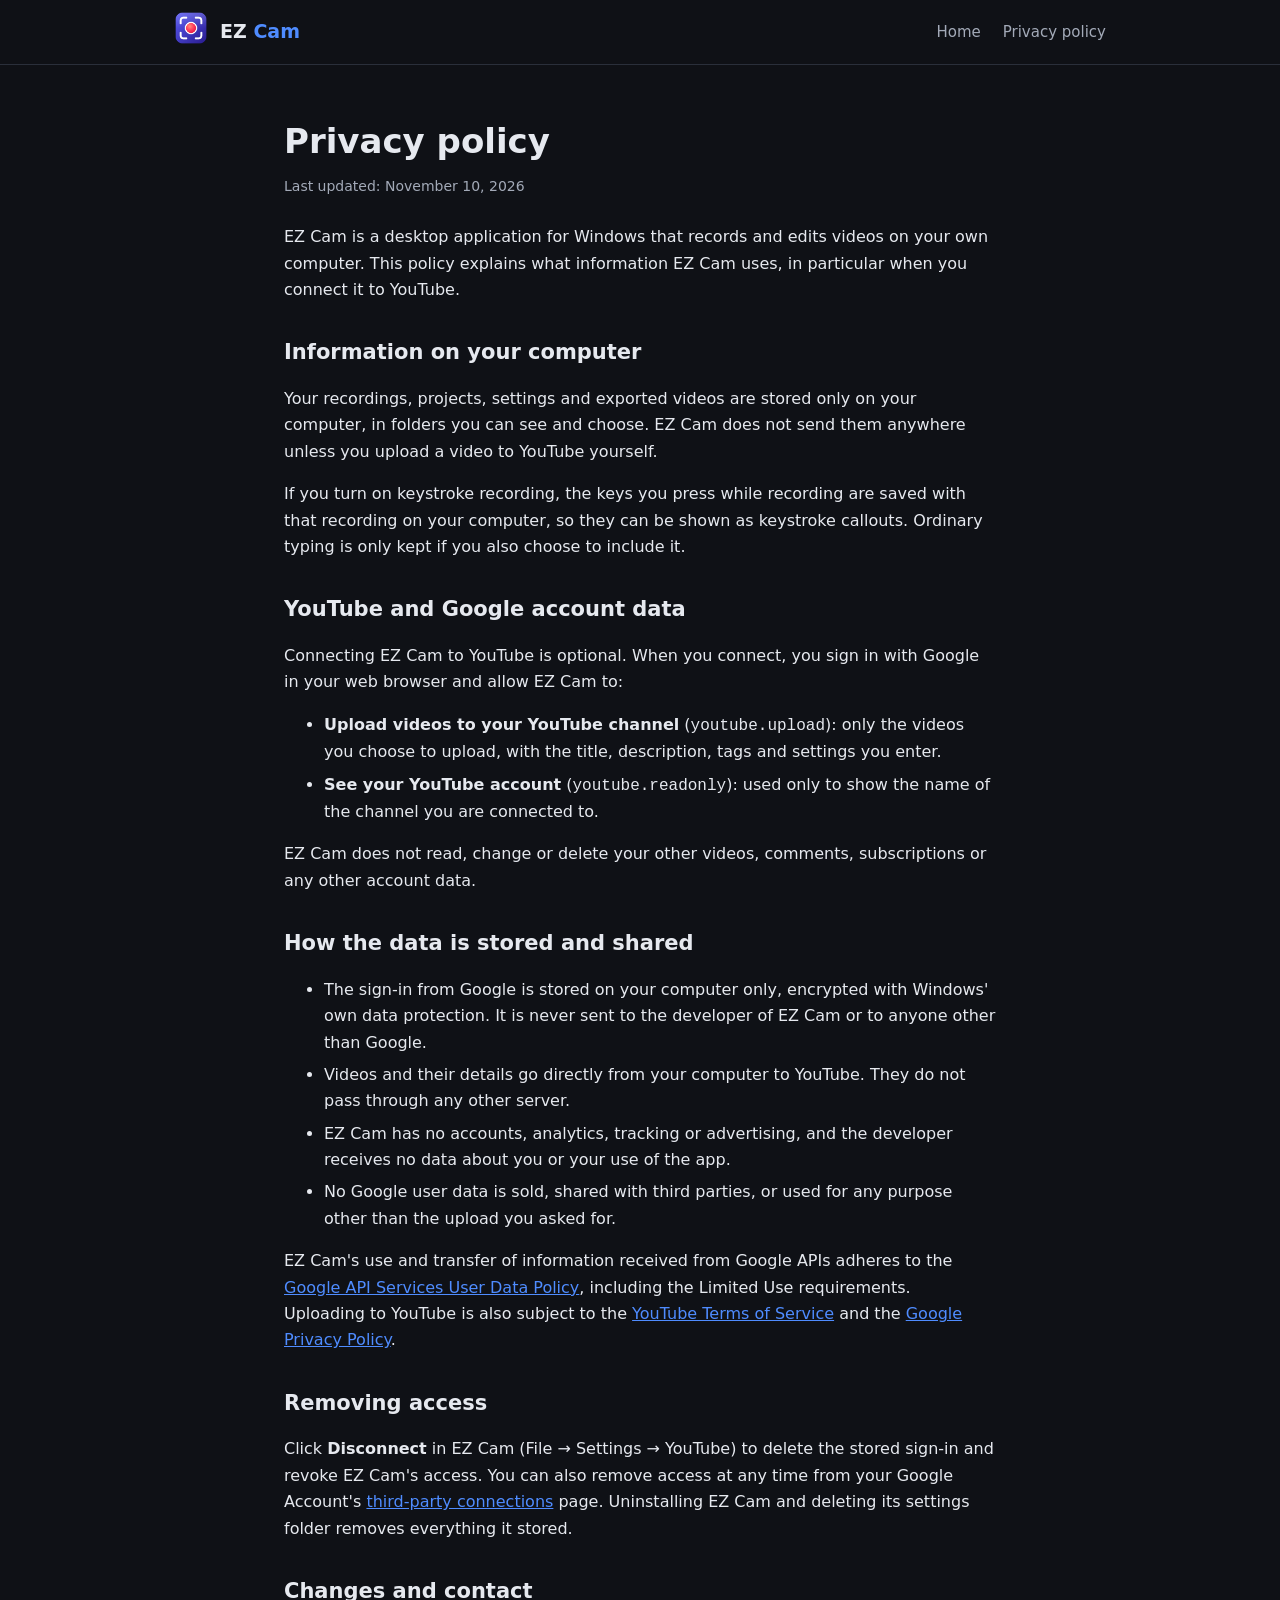
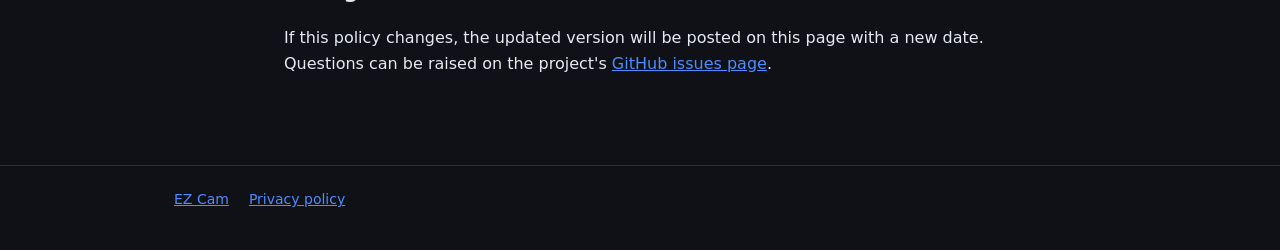
==== privacy.html @ 75cb3546 "EZ Cam home page and privacy policy Co-Authored-By: Claude Opus 5.5 <noreply@anthropic.com> Claude-S" ====
<!doctype html>
<html lang="en">
<head>
  <meta charset="utf-8">
  <meta name="viewport" content="width=device-width, initial-scale=1">
  <title>Privacy policy: EZ Cam</title>
  <link rel="icon" href="assets/icon.png">
  <link rel="stylesheet" href="style.css">
</head>
<body>
  <header class="top"><div class="wrap">
    <a href="./"><img src="assets/icon.png" alt="EZ Cam home"></a><b>EZ <span>Cam</span></b>
    <nav><a href="./">Home</a><a href="privacy.html">Privacy policy</a></nav>
  </div></header>

  <main class="doc wrap">
    <h1>Privacy policy</h1>
    <div class="meta">Last updated: November 10, 2026</div>

    <p>EZ Cam is a desktop application for Windows that records and edits videos on your own computer. This policy explains what information EZ Cam uses, in particular when you connect it to YouTube.</p>

    <h2>Information on your computer</h2>
    <p>Your recordings, projects, settings and exported videos are stored only on your computer, in folders you can see and choose. EZ Cam does not send them anywhere unless you upload a video to YouTube yourself.</p>
    <p>If you turn on keystroke recording, the keys you press while recording are saved with that recording on your computer, so they can be shown as keystroke callouts. Ordinary typing is only kept if you also choose to include it.</p>

    <h2>YouTube and Google account data</h2>
    <p>Connecting EZ Cam to YouTube is optional. When you connect, you sign in with Google in your web browser and allow EZ Cam to:</p>
    <ul>
      <li><b>Upload videos to your YouTube channel</b> (<code>youtube.upload</code>): only the videos you choose to upload, with the title, description, tags and settings you enter.</li>
      <li><b>See your YouTube account</b> (<code>youtube.readonly</code>): used only to show the name of the channel you are connected to.</li>
    </ul>
    <p>EZ Cam does not read, change or delete your other videos, comments, subscriptions or any other account data.</p>

    <h2>How the data is stored and shared</h2>
    <ul>
      <li>The sign-in from Google is stored on your computer only, encrypted with Windows' own data protection. It is never sent to the developer of EZ Cam or to anyone other than Google.</li>
      <li>Videos and their details go directly from your computer to YouTube. They do not pass through any other server.</li>
      <li>EZ Cam has no accounts, analytics, tracking or advertising, and the developer receives no data about you or your use of the app.</li>
      <li>No Google user data is sold, shared with third parties, or used for any purpose other than the upload you asked for.</li>
    </ul>
    <p>EZ Cam's use and transfer of information received from Google APIs adheres to the <a href="https://developers.google.com/terms/api-services-user-data-policy">Google API Services User Data Policy</a>, including the Limited Use requirements. Uploading to YouTube is also subject to the <a href="https://www.youtube.com/t/terms">YouTube Terms of Service</a> and the <a href="https://policies.google.com/privacy">Google Privacy Policy</a>.</p>

    <h2>Removing access</h2>
    <p>Click <b>Disconnect</b> in EZ Cam (File → Settings → YouTube) to delete the stored sign-in and revoke EZ Cam's access. You can also remove access at any time from your Google Account's <a href="https://myaccount.google.com/connections">third-party connections</a> page. Uninstalling EZ Cam and deleting its settings folder removes everything it stored.</p>

    <h2>Changes and contact</h2>
    <p>If this policy changes, the updated version will be posted on this page with a new date. Questions can be raised on the project's <a href="https://github.com/StudioOneScripts/ezcam-site/issues">GitHub issues page</a>.</p>
  </main>

  <footer><div class="wrap">
    <a href="./">EZ Cam</a>
    <a href="privacy.html">Privacy policy</a>
  </div></footer>
</body>
</html>
---- style.css ----
:root { --bg: #0f1116; --bg2: #171a21; --line: #2a2f3a; --text: #e6e9ef; --text2: #a3aab8; --accent: #4f8cff; --red: #ff3b5c; }
* { box-sizing: border-box; }
body { margin: 0; background: var(--bg); color: var(--text); font: 16px/1.65 "Segoe UI", system-ui, -apple-system, sans-serif; }
a { color: var(--accent); }
.wrap { max-width: 980px; margin: 0 auto; padding: 0 24px; }
header.top { border-bottom: 1px solid var(--line); }
header.top .wrap { display: flex; align-items: center; gap: 12px; height: 64px; }
header.top img { width: 34px; height: 34px; }
header.top b { font-size: 19px; }
header.top b span { color: var(--accent); }
header.top nav { margin-left: auto; display: flex; gap: 22px; font-size: 15px; }
header.top nav a { color: var(--text2); text-decoration: none; }
header.top nav a:hover { color: var(--text); }
.hero { text-align: center; padding: 64px 0 36px; }
.hero h1 { font-size: 46px; line-height: 1.15; margin: 0 0 14px; letter-spacing: -0.5px; }
.hero p { font-size: 19px; color: var(--text2); max-width: 640px; margin: 0 auto; }
.shot { margin: 32px auto 0; border-radius: 12px; border: 1px solid var(--line); box-shadow: 0 24px 70px rgba(0,0,0,.55); max-width: 100%; display: block; }
.features { display: grid; grid-template-columns: repeat(auto-fit, minmax(260px, 1fr)); gap: 18px; padding: 52px 0 24px; }
.card { background: var(--bg2); border: 1px solid var(--line); border-radius: 12px; padding: 20px 22px; }
.card h3 { margin: 0 0 6px; font-size: 17px; }
.card p { margin: 0; color: var(--text2); font-size: 15px; }
.doc { max-width: 760px; padding: 48px 24px 24px; }
.doc h1 { font-size: 34px; margin: 0 0 6px; }
.doc h2 { font-size: 21px; margin: 32px 0 8px; }
.doc .meta { color: var(--text2); font-size: 14px; margin-bottom: 26px; }
.doc li { margin: 6px 0; }
footer { border-top: 1px solid var(--line); margin-top: 48px; padding: 22px 0 40px; color: var(--text2); font-size: 14px; }
footer .wrap { display: flex; gap: 20px; flex-wrap: wrap; }
@media (max-width: 600px) { .hero h1 { font-size: 34px; } header.top nav { gap: 14px; } }
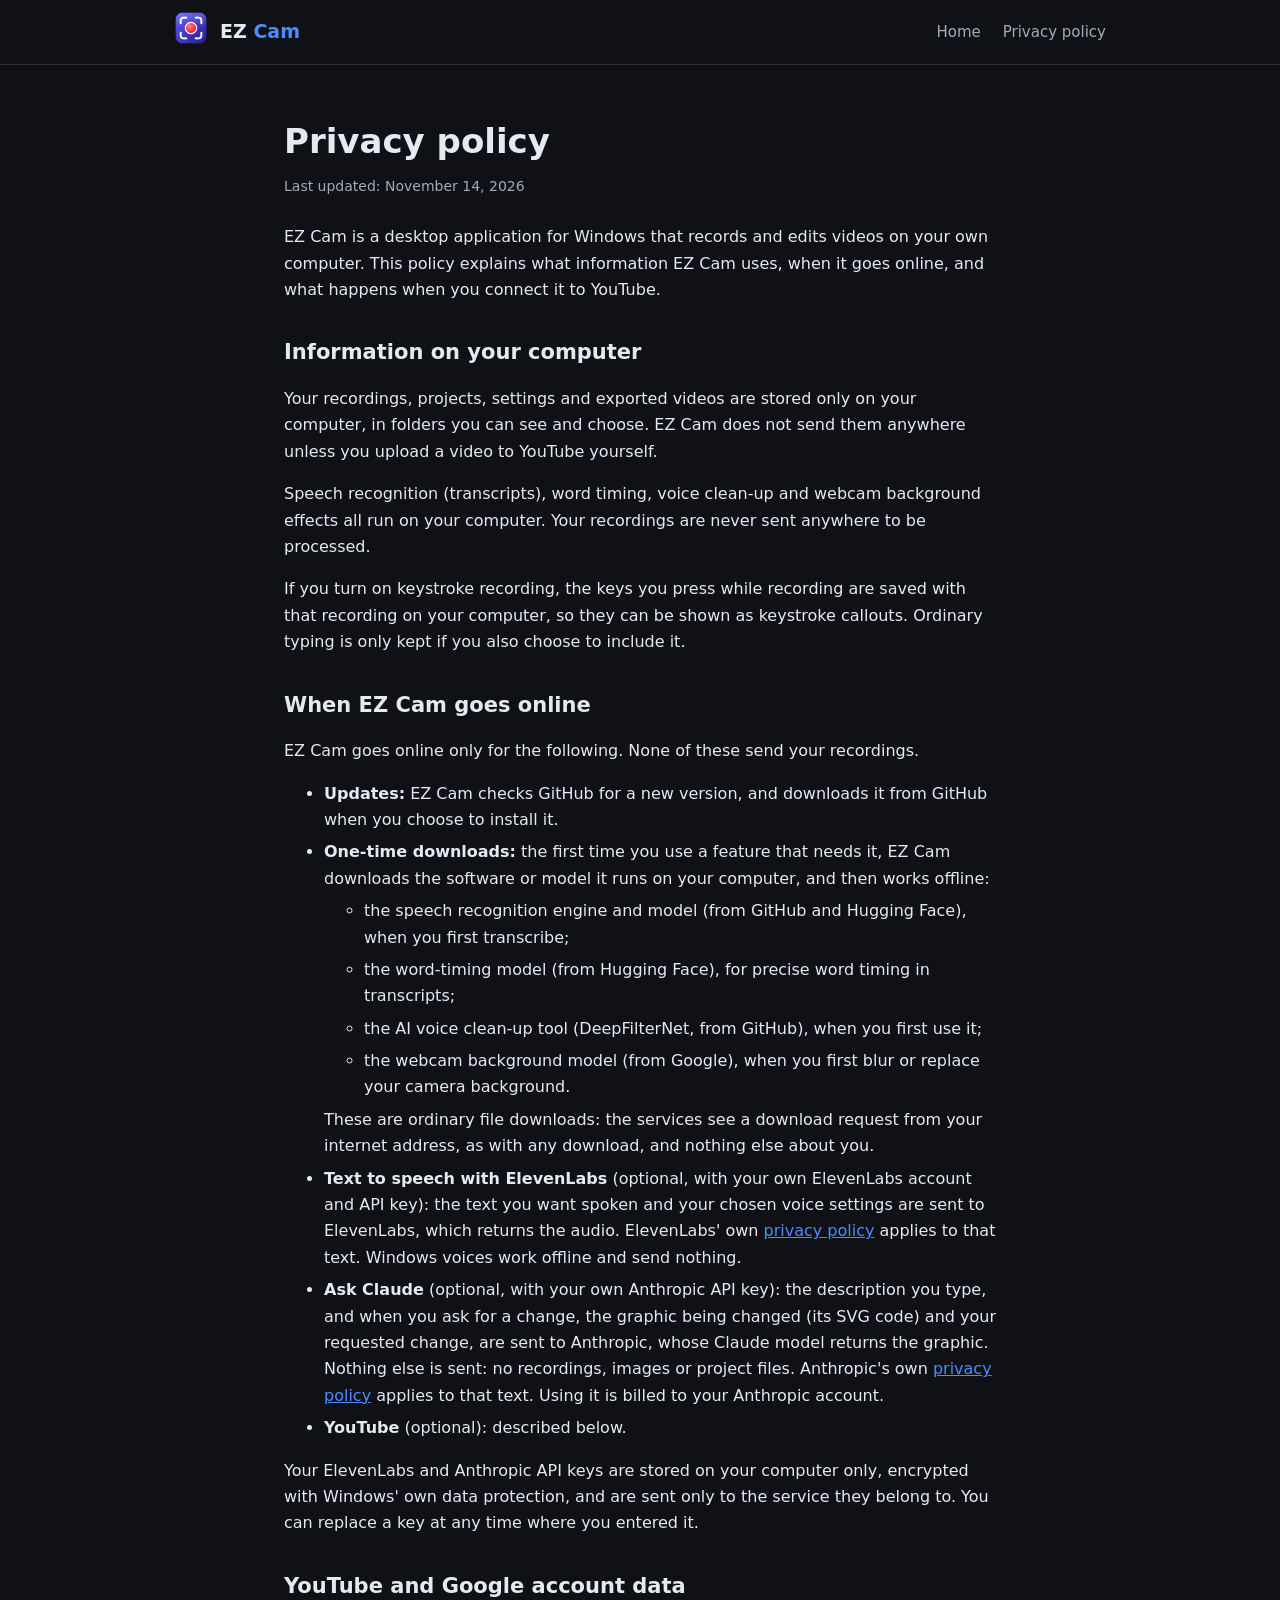
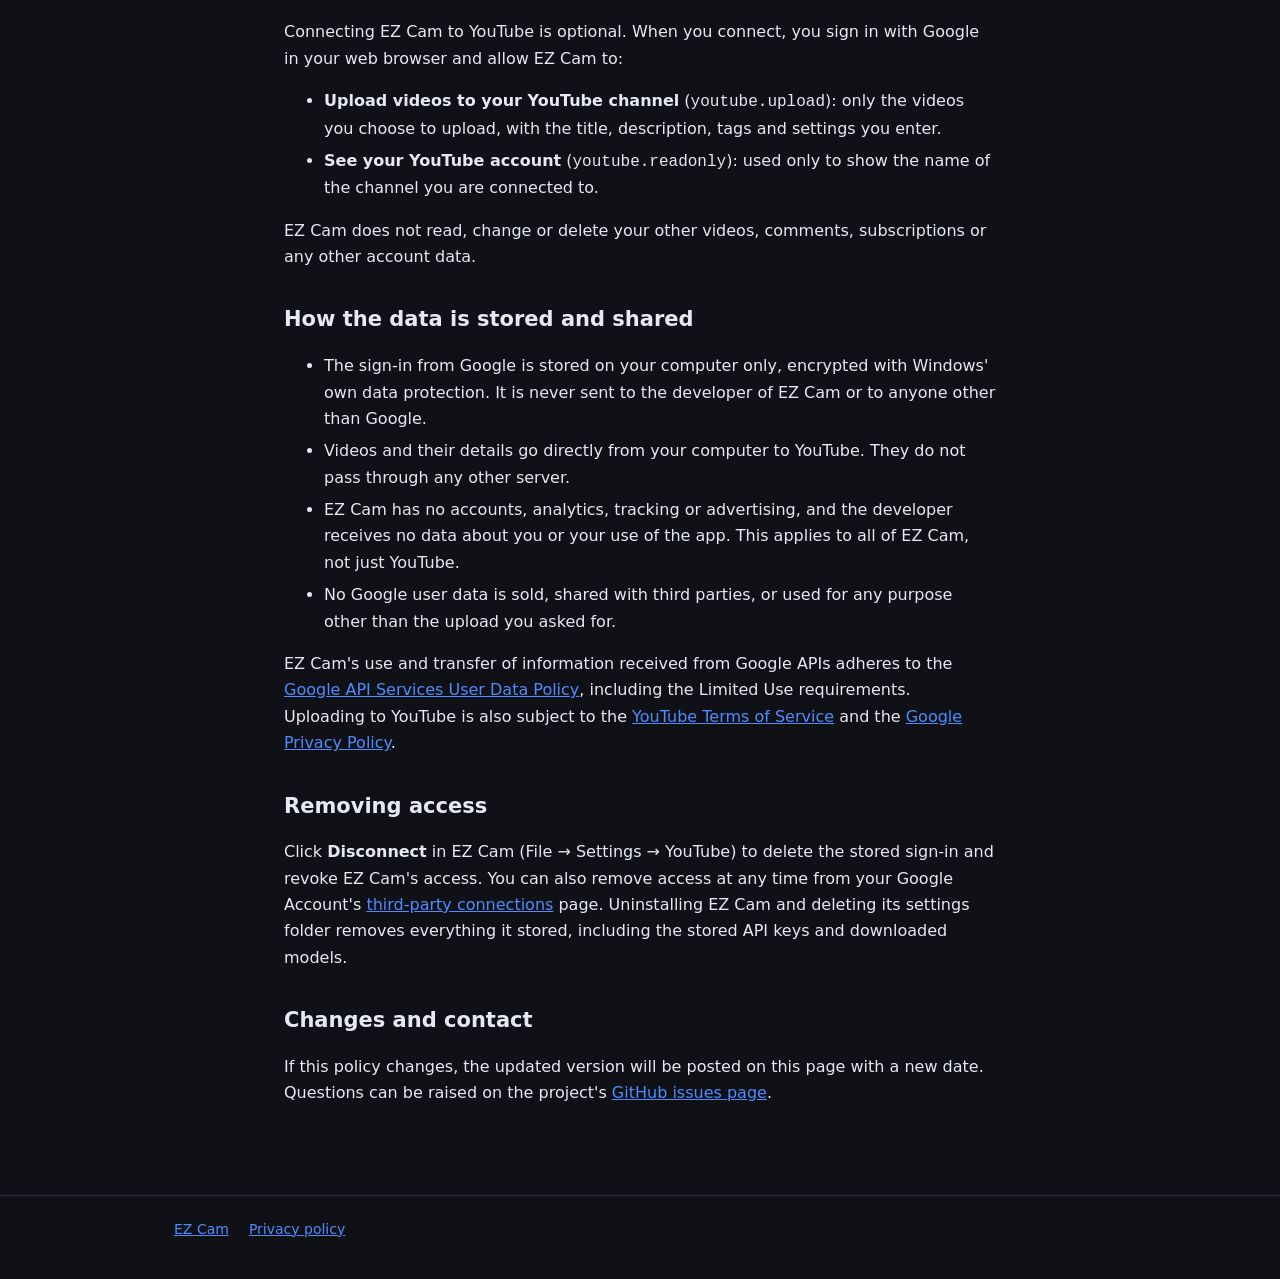
==== commit 2a1d5914: "Privacy policy: online features (downloads, ElevenLabs, Ask Claude) Co-Authored-By: Claude Opus 5.5 " ====
--- a/privacy.html
+++ b/privacy.html
@@ -15,15 +15,33 @@
 
   <main class="doc wrap">
     <h1>Privacy policy</h1>
-    <div class="meta">Last updated: November 10, 2026</div>
+    <div class="meta">Last updated: November 14, 2026</div>
 
-    <p>EZ Cam is a desktop application for Windows that records and edits videos on your own computer. This policy explains what information EZ Cam uses, in particular when you connect it to YouTube.</p>
+    <p>EZ Cam is a desktop application for Windows that records and edits videos on your own computer. This policy explains what information EZ Cam uses, when it goes online, and what happens when you connect it to YouTube.</p>
 
     <h2>Information on your computer</h2>
     <p>Your recordings, projects, settings and exported videos are stored only on your computer, in folders you can see and choose. EZ Cam does not send them anywhere unless you upload a video to YouTube yourself.</p>
+<p>Speech recognition (transcripts), word timing, voice clean-up and webcam background effects all run on your computer. Your recordings are never sent anywhere to be processed.</p>
     <p>If you turn on keystroke recording, the keys you press while recording are saved with that recording on your computer, so they can be shown as keystroke callouts. Ordinary typing is only kept if you also choose to include it.</p>
 
-    <h2>YouTube and Google account data</h2>
+    <h2>When EZ Cam goes online</h2>
+<p>EZ Cam goes online only for the following. None of these send your recordings.</p>
+<ul>
+<li><b>Updates:</b> EZ Cam checks GitHub for a new version, and downloads it from GitHub when you choose to install it.</li>
+<li><b>One-time downloads:</b> the first time you use a feature that needs it, EZ Cam downloads the software or model it runs on your computer, and then works offline:
+<ul>
+<li>the speech recognition engine and model (from GitHub and Hugging Face), when you first transcribe;</li>
+<li>the word-timing model (from Hugging Face), for precise word timing in transcripts;</li>
+<li>the AI voice clean-up tool (DeepFilterNet, from GitHub), when you first use it;</li>
+<li>the webcam background model (from Google), when you first blur or replace your camera background.</li>
+</ul>
+These are ordinary file downloads: the services see a download request from your internet address, as with any download, and nothing else about you.</li>
+<li><b>Text to speech with ElevenLabs</b> (optional, with your own ElevenLabs account and API key): the text you want spoken and your chosen voice settings are sent to ElevenLabs, which returns the audio. ElevenLabs' own <a href="https://elevenlabs.io/privacy-policy">privacy policy</a> applies to that text. Windows voices work offline and send nothing.</li>
+<li><b>Ask Claude</b> (optional, with your own Anthropic API key): the description you type, and when you ask for a change, the graphic being changed (its SVG code) and your requested change, are sent to Anthropic, whose Claude model returns the graphic. Nothing else is sent: no recordings, images or project files. Anthropic's own <a href="https://www.anthropic.com/legal/privacy">privacy policy</a> applies to that text. Using it is billed to your Anthropic account.</li>
+<li><b>YouTube</b> (optional): described below.</li>
+</ul>
+<p>Your ElevenLabs and Anthropic API keys are stored on your computer only, encrypted with Windows' own data protection, and are sent only to the service they belong to. You can replace a key at any time where you entered it.</p>
+<h2>YouTube and Google account data</h2>
     <p>Connecting EZ Cam to YouTube is optional. When you connect, you sign in with Google in your web browser and allow EZ Cam to:</p>
     <ul>
       <li><b>Upload videos to your YouTube channel</b> (<code>youtube.upload</code>): only the videos you choose to upload, with the title, description, tags and settings you enter.</li>
@@ -35,13 +53,13 @@
     <ul>
       <li>The sign-in from Google is stored on your computer only, encrypted with Windows' own data protection. It is never sent to the developer of EZ Cam or to anyone other than Google.</li>
       <li>Videos and their details go directly from your computer to YouTube. They do not pass through any other server.</li>
-      <li>EZ Cam has no accounts, analytics, tracking or advertising, and the developer receives no data about you or your use of the app.</li>
+      <li>EZ Cam has no accounts, analytics, tracking or advertising, and the developer receives no data about you or your use of the app. This applies to all of EZ Cam, not just YouTube.</li>
       <li>No Google user data is sold, shared with third parties, or used for any purpose other than the upload you asked for.</li>
     </ul>
     <p>EZ Cam's use and transfer of information received from Google APIs adheres to the <a href="https://developers.google.com/terms/api-services-user-data-policy">Google API Services User Data Policy</a>, including the Limited Use requirements. Uploading to YouTube is also subject to the <a href="https://www.youtube.com/t/terms">YouTube Terms of Service</a> and the <a href="https://policies.google.com/privacy">Google Privacy Policy</a>.</p>
 
     <h2>Removing access</h2>
-    <p>Click <b>Disconnect</b> in EZ Cam (File → Settings → YouTube) to delete the stored sign-in and revoke EZ Cam's access. You can also remove access at any time from your Google Account's <a href="https://myaccount.google.com/connections">third-party connections</a> page. Uninstalling EZ Cam and deleting its settings folder removes everything it stored.</p>
+    <p>Click <b>Disconnect</b> in EZ Cam (File → Settings → YouTube) to delete the stored sign-in and revoke EZ Cam's access. You can also remove access at any time from your Google Account's <a href="https://myaccount.google.com/connections">third-party connections</a> page. Uninstalling EZ Cam and deleting its settings folder removes everything it stored, including the stored API keys and downloaded models.</p>
 
     <h2>Changes and contact</h2>
     <p>If this policy changes, the updated version will be posted on this page with a new date. Questions can be raised on the project's <a href="https://github.com/StudioOneScripts/ezcam-site/issues">GitHub issues page</a>.</p>
--- a/style.css
+++ b/style.css
@@ -5,7 +5,7 @@
 .wrap { max-width: 980px; margin: 0 auto; padding: 0 24px; }
 header.top { border-bottom: 1px solid var(--line); }
 header.top .wrap { display: flex; align-items: center; gap: 12px; height: 64px; }
-header.top img { width: 34px; height: 34px; }
+header.top img { width: 34px; height: 34px; object-fit: contain; }
 header.top b { font-size: 19px; }
 header.top b span { color: var(--accent); }
 header.top nav { margin-left: auto; display: flex; gap: 22px; font-size: 15px; }
@@ -14,7 +14,7 @@
 .hero { text-align: center; padding: 64px 0 36px; }
 .hero h1 { font-size: 46px; line-height: 1.15; margin: 0 0 14px; letter-spacing: -0.5px; }
 .hero p { font-size: 19px; color: var(--text2); max-width: 640px; margin: 0 auto; }
-.shot { margin: 32px auto 0; border-radius: 12px; border: 1px solid var(--line); box-shadow: 0 24px 70px rgba(0,0,0,.55); max-width: 100%; display: block; }
+.shot { height: auto; margin: 32px auto 0; border-radius: 12px; border: 1px solid var(--line); box-shadow: 0 24px 70px rgba(0,0,0,.55); max-width: 100%; display: block; }
 .features { display: grid; grid-template-columns: repeat(auto-fit, minmax(260px, 1fr)); gap: 18px; padding: 52px 0 24px; }
 .card { background: var(--bg2); border: 1px solid var(--line); border-radius: 12px; padding: 20px 22px; }
 .card h3 { margin: 0 0 6px; font-size: 17px; }
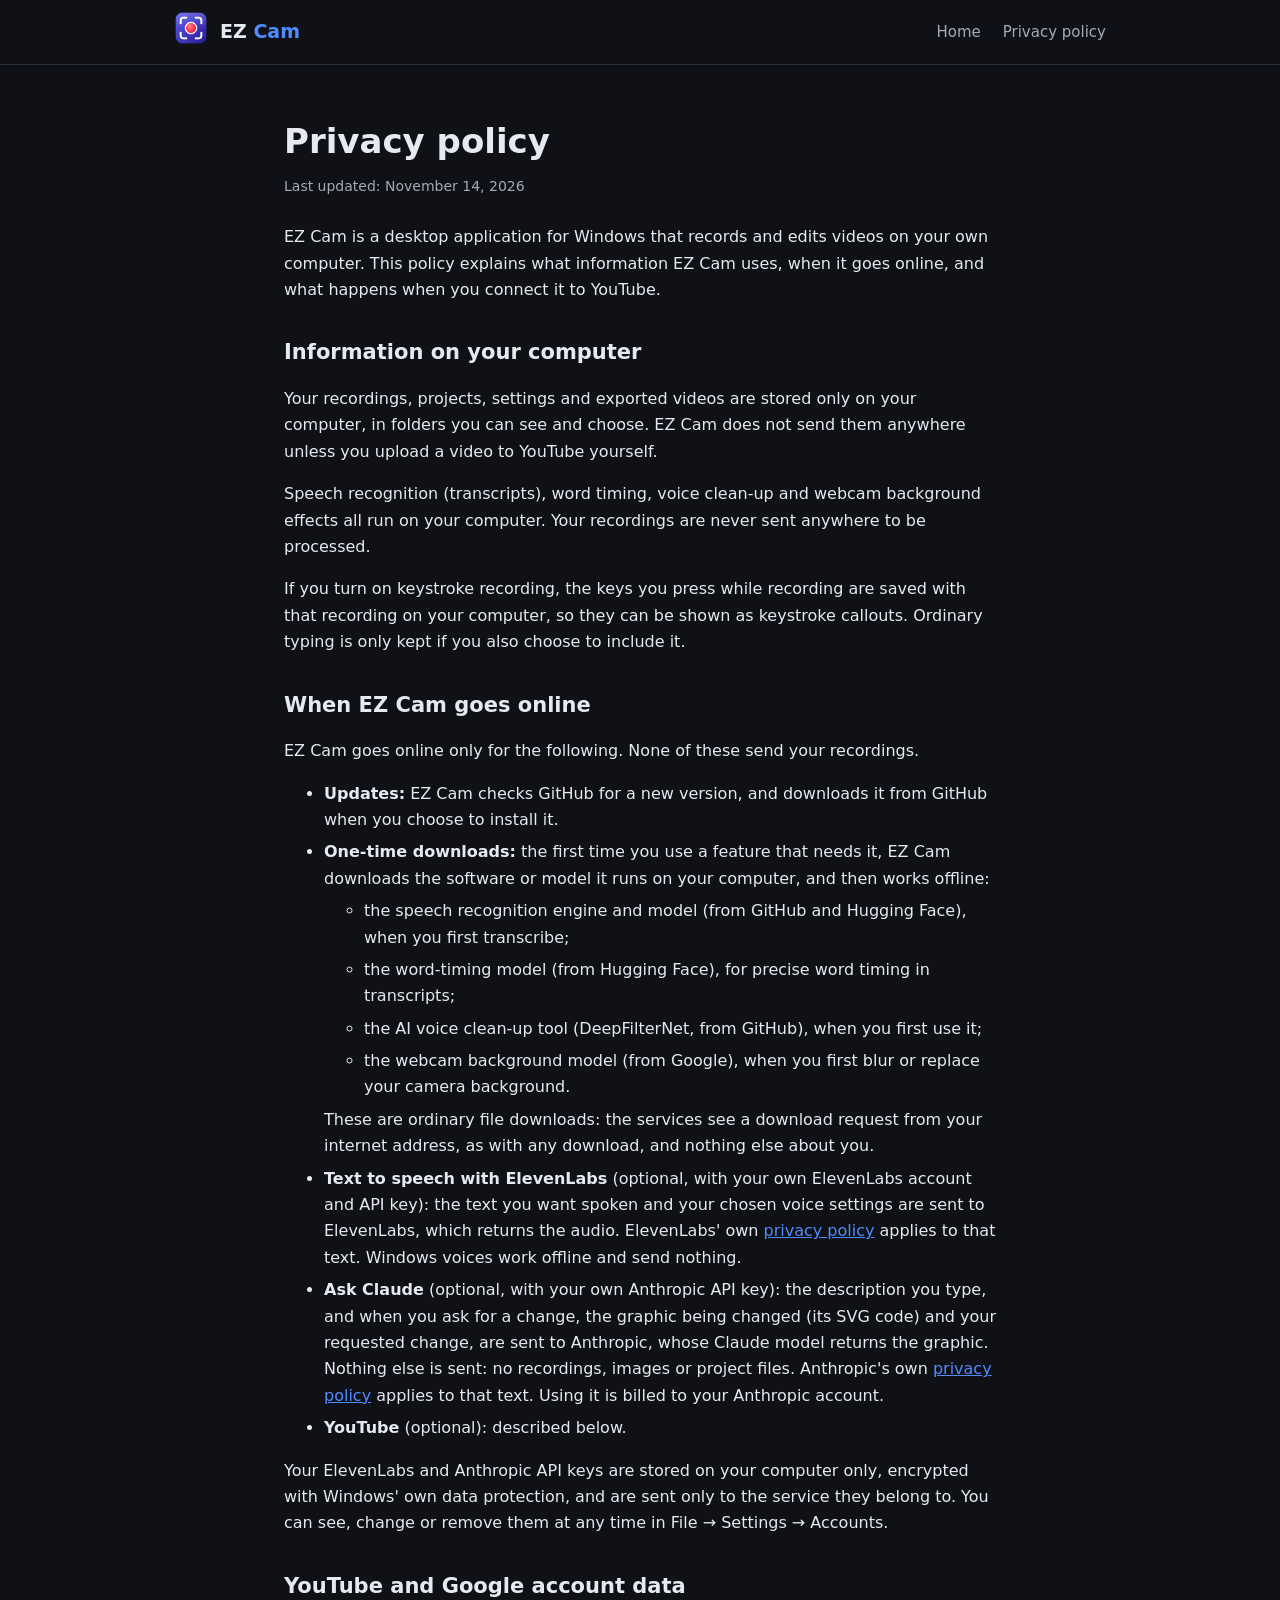
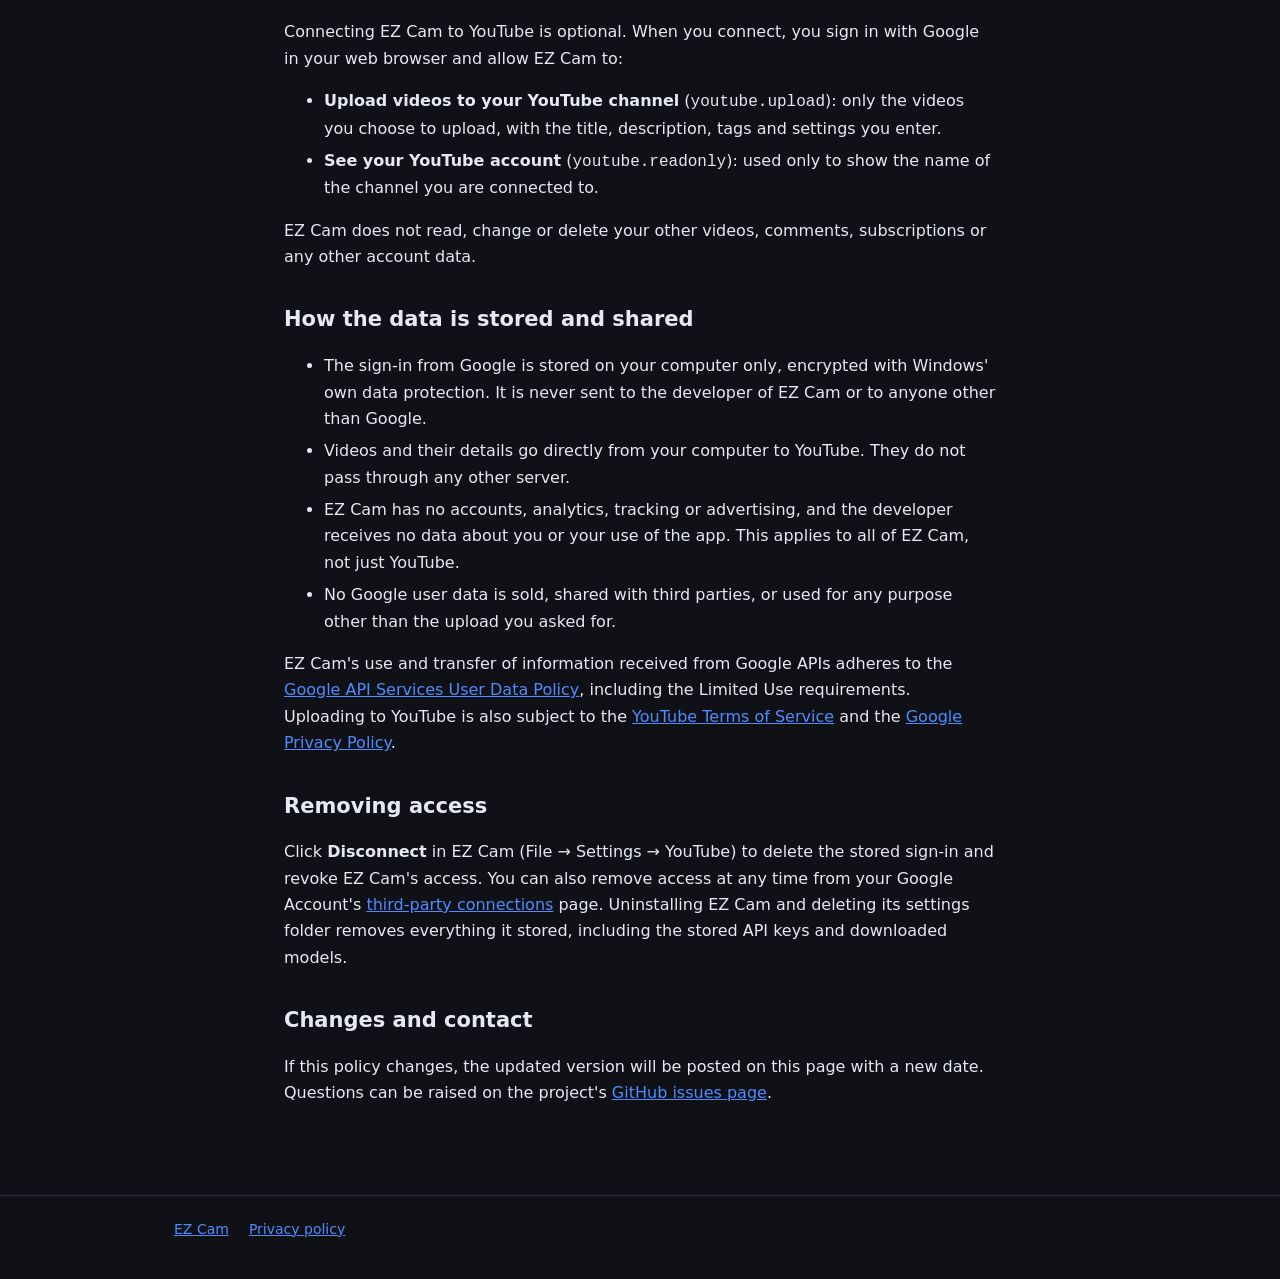
==== commit 3f5999a4: "Privacy policy: keys can be removed in Settings → Accounts Co-Authored-By: Claude Opus 5.5 <noreply@" ====
--- a/privacy.html
+++ b/privacy.html
@@ -40,7 +40,7 @@
 <li><b>Ask Claude</b> (optional, with your own Anthropic API key): the description you type, and when you ask for a change, the graphic being changed (its SVG code) and your requested change, are sent to Anthropic, whose Claude model returns the graphic. Nothing else is sent: no recordings, images or project files. Anthropic's own <a href="https://www.anthropic.com/legal/privacy">privacy policy</a> applies to that text. Using it is billed to your Anthropic account.</li>
 <li><b>YouTube</b> (optional): described below.</li>
 </ul>
-<p>Your ElevenLabs and Anthropic API keys are stored on your computer only, encrypted with Windows' own data protection, and are sent only to the service they belong to. You can replace a key at any time where you entered it.</p>
+<p>Your ElevenLabs and Anthropic API keys are stored on your computer only, encrypted with Windows' own data protection, and are sent only to the service they belong to. You can see, change or remove them at any time in File → Settings → Accounts.</p>
 <h2>YouTube and Google account data</h2>
     <p>Connecting EZ Cam to YouTube is optional. When you connect, you sign in with Google in your web browser and allow EZ Cam to:</p>
     <ul>
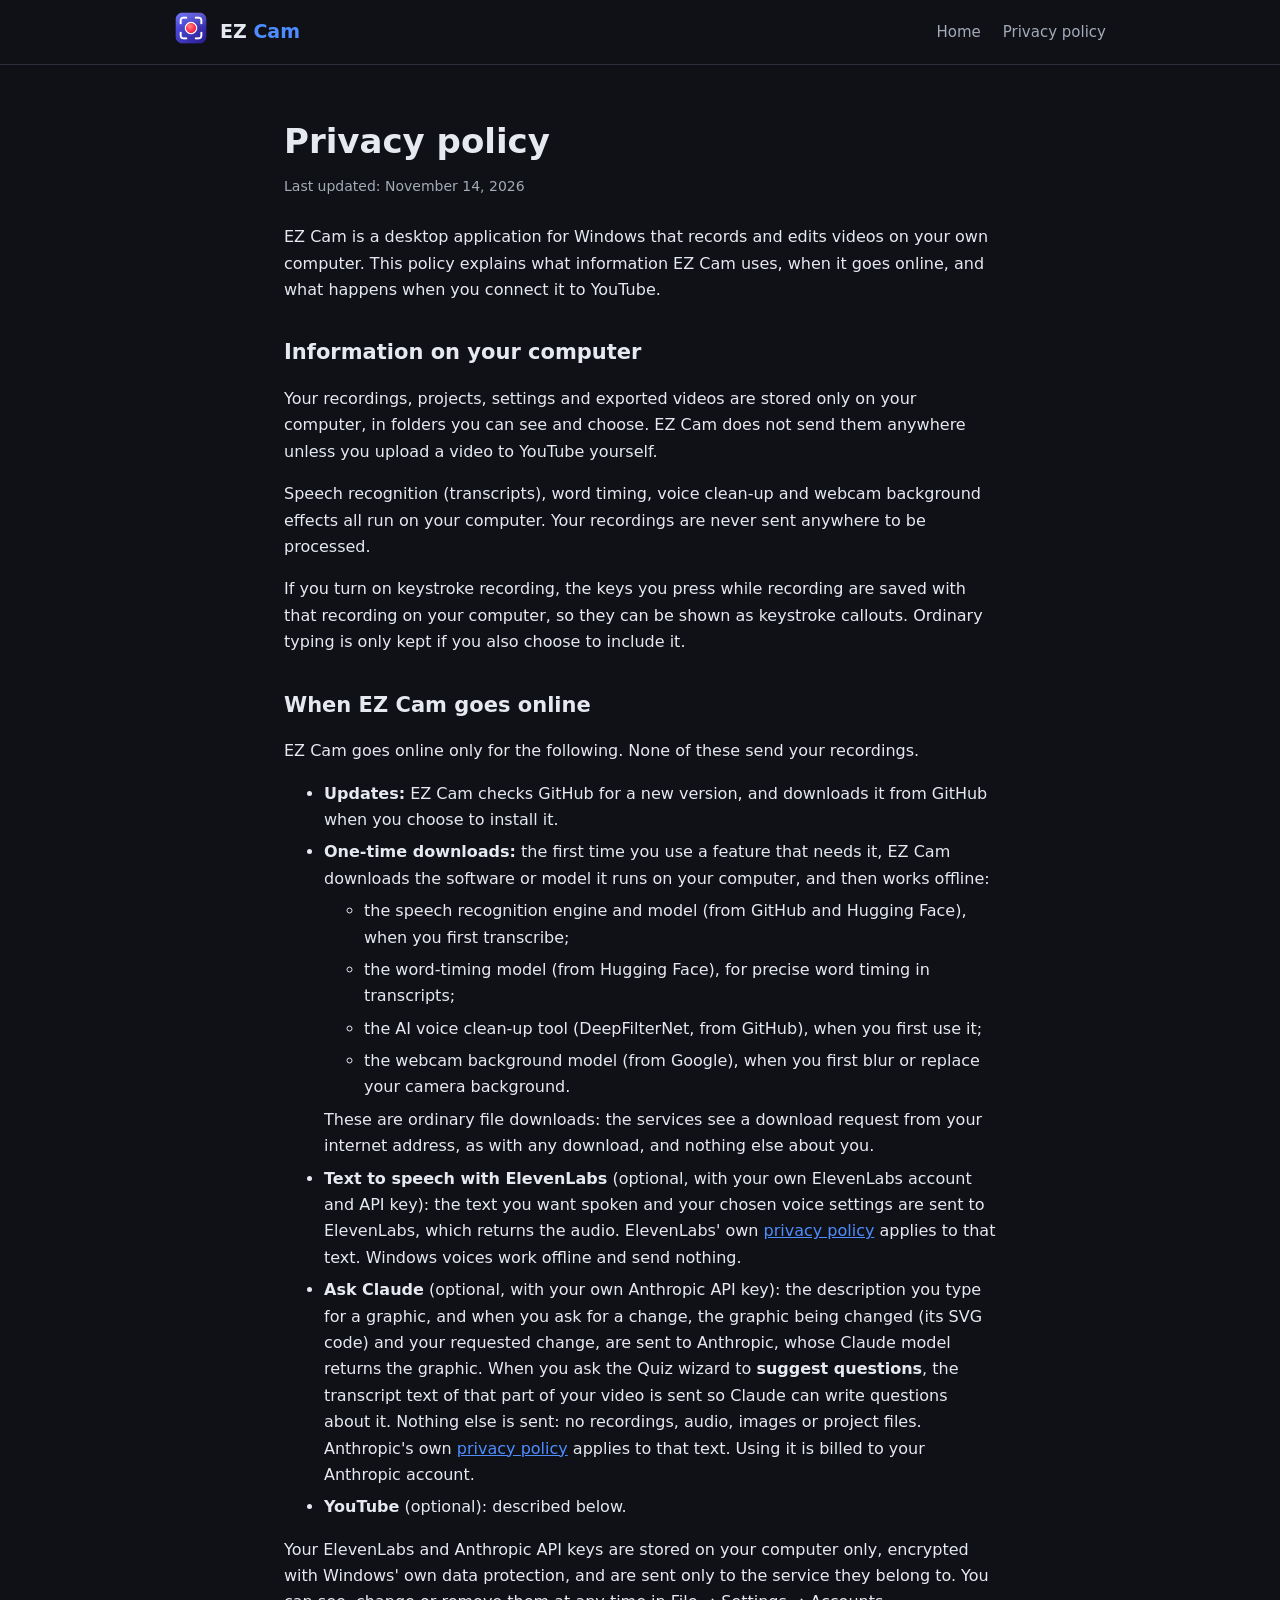
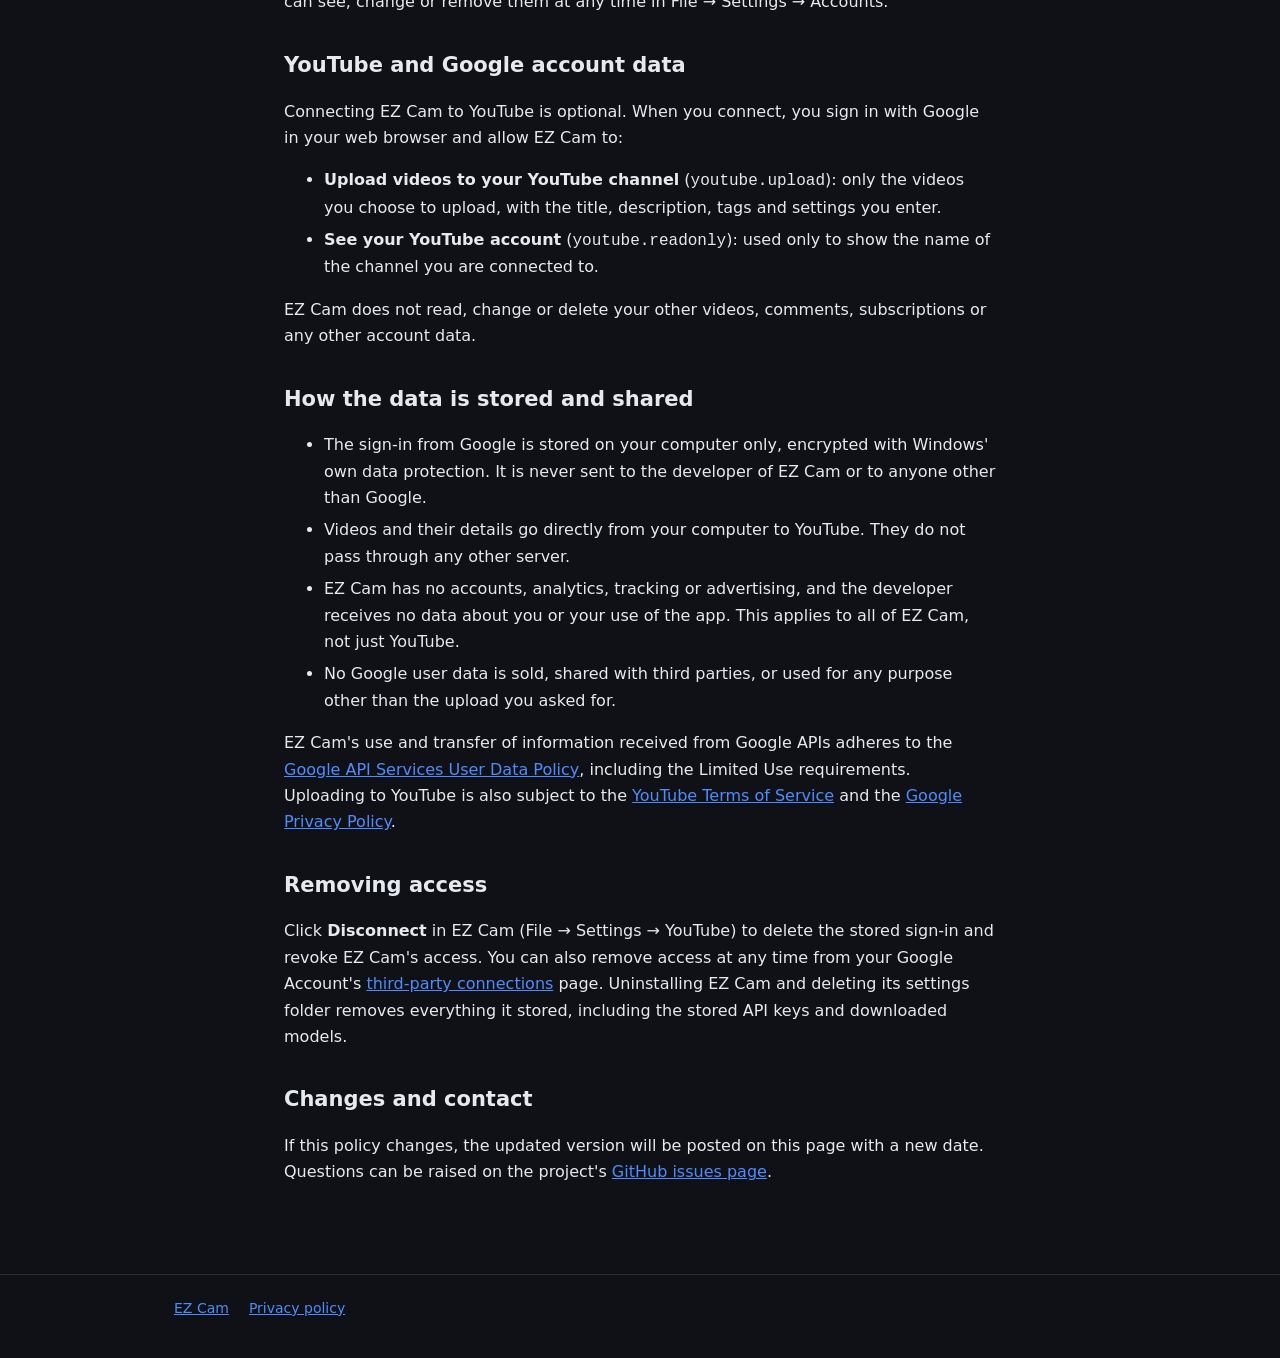
==== commit 70abc25b: "Privacy policy: quiz suggestions send transcript text to Anthropic Co-Authored-By: Claude Opus 5.5 <" ====
--- a/privacy.html
+++ b/privacy.html
@@ -37,7 +37,7 @@
 </ul>
 These are ordinary file downloads: the services see a download request from your internet address, as with any download, and nothing else about you.</li>
 <li><b>Text to speech with ElevenLabs</b> (optional, with your own ElevenLabs account and API key): the text you want spoken and your chosen voice settings are sent to ElevenLabs, which returns the audio. ElevenLabs' own <a href="https://elevenlabs.io/privacy-policy">privacy policy</a> applies to that text. Windows voices work offline and send nothing.</li>
-<li><b>Ask Claude</b> (optional, with your own Anthropic API key): the description you type, and when you ask for a change, the graphic being changed (its SVG code) and your requested change, are sent to Anthropic, whose Claude model returns the graphic. Nothing else is sent: no recordings, images or project files. Anthropic's own <a href="https://www.anthropic.com/legal/privacy">privacy policy</a> applies to that text. Using it is billed to your Anthropic account.</li>
+<li><b>Ask Claude</b> (optional, with your own Anthropic API key): the description you type for a graphic, and when you ask for a change, the graphic being changed (its SVG code) and your requested change, are sent to Anthropic, whose Claude model returns the graphic. When you ask the Quiz wizard to <b>suggest questions</b>, the transcript text of that part of your video is sent so Claude can write questions about it. Nothing else is sent: no recordings, audio, images or project files. Anthropic's own <a href="https://www.anthropic.com/legal/privacy">privacy policy</a> applies to that text. Using it is billed to your Anthropic account.</li>
 <li><b>YouTube</b> (optional): described below.</li>
 </ul>
 <p>Your ElevenLabs and Anthropic API keys are stored on your computer only, encrypted with Windows' own data protection, and are sent only to the service they belong to. You can see, change or remove them at any time in File → Settings → Accounts.</p>
